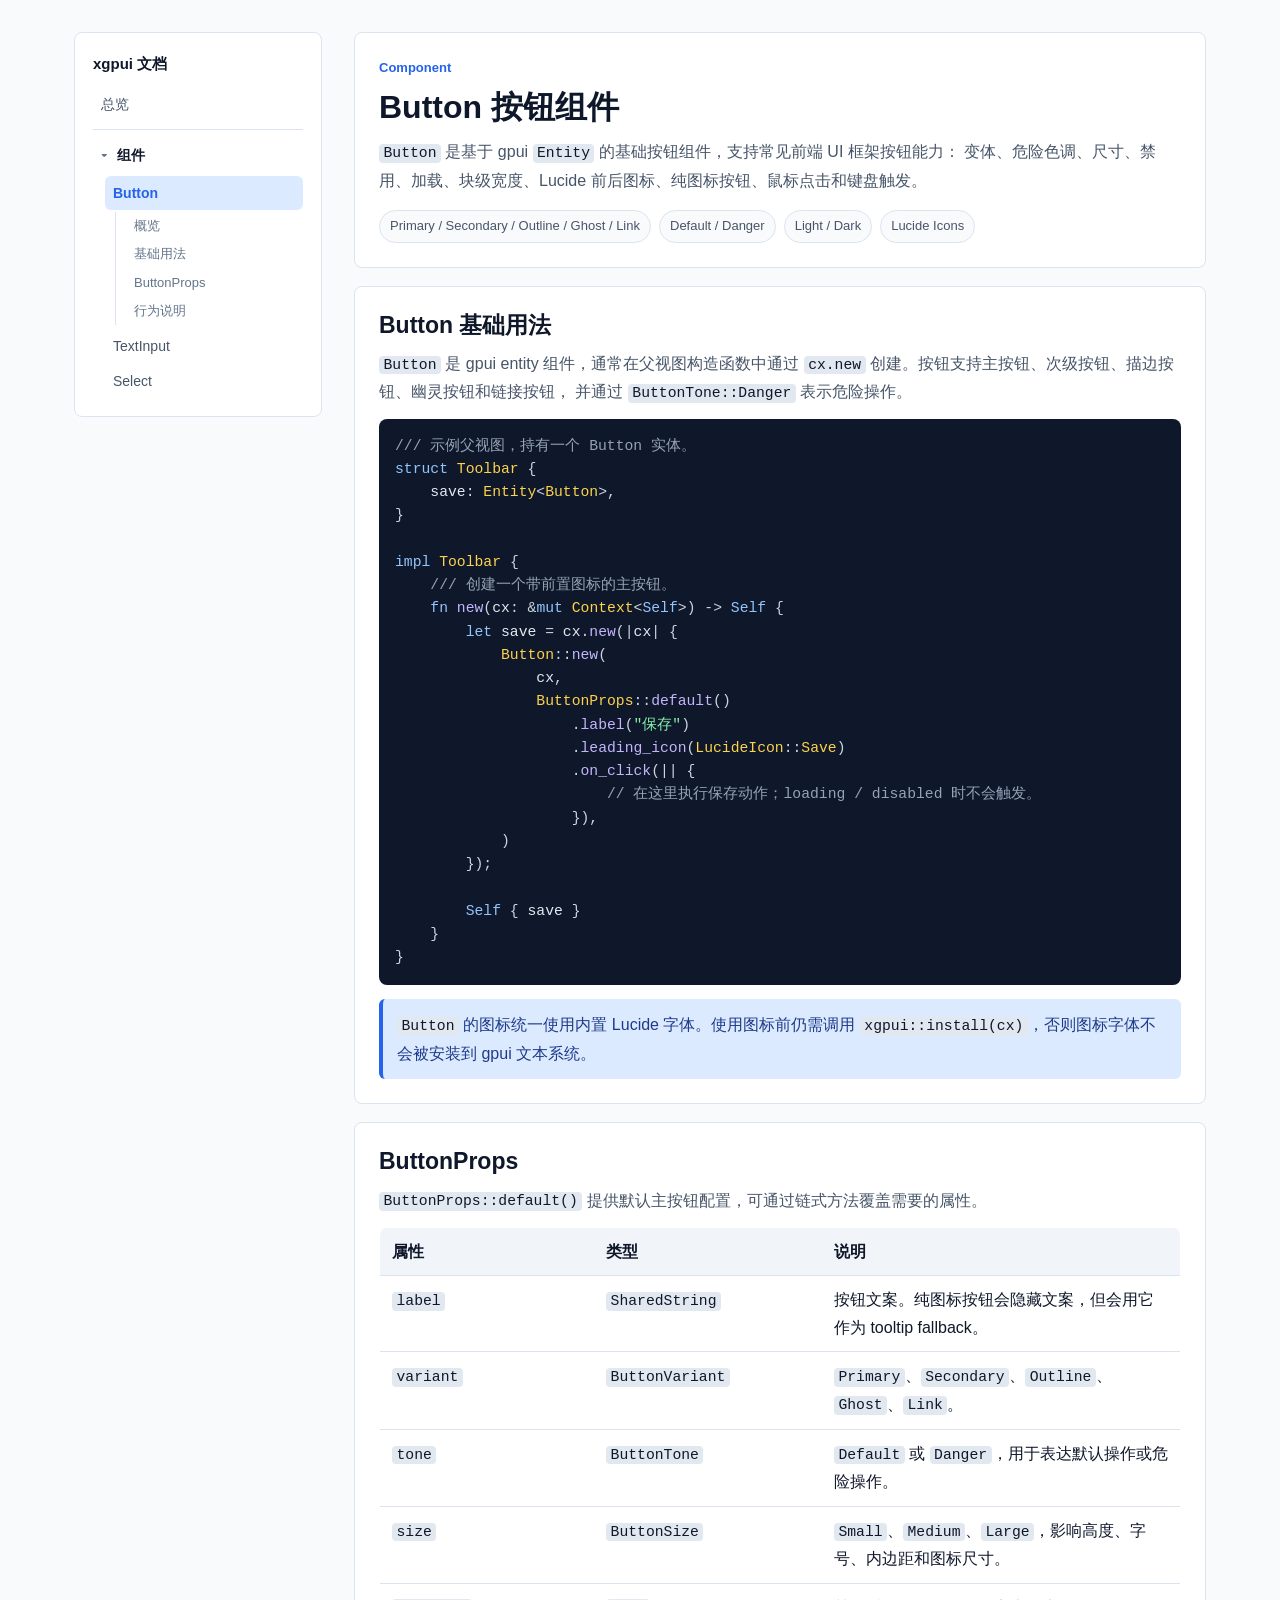
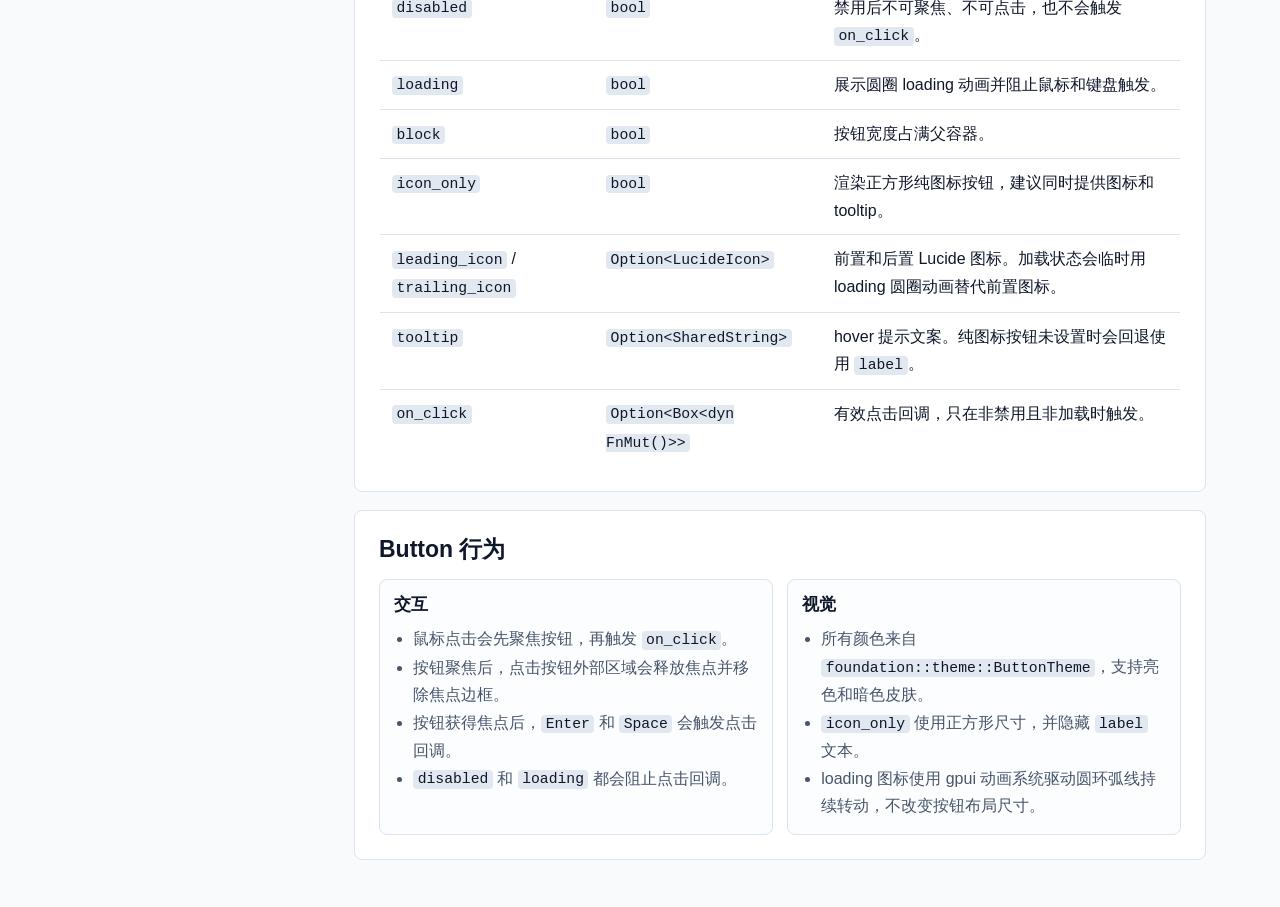
==== docs/button.html @ 972ca572 "docs: split component documentation" ====
<!doctype html>
<!--
  xgpui 静态使用文档。
  本文件按页面聚合当前主题所需内容，并通过 docs/styles.css 复用公共视觉样式。
  文档保持零构建步骤，便于直接在浏览器中打开和随项目一起版本化维护。
-->
<html lang="zh-CN">
  <head>
    <meta charset="utf-8" />
    <meta name="viewport" content="width=device-width, initial-scale=1" />
    <title>Button 按钮组件 - xgpui 使用文档</title>
    <meta name="description" content="xgpui Button 按钮组件用法、Props 和交互行为说明。" />
    <link rel="stylesheet" href="styles.css" />
  </head>
  <body>
    <!-- 页面主体使用侧边目录和内容区两栏布局，便于快速定位组件 API。 -->
    <div class="shell">
      <nav class="sidebar" aria-label="文档目录">
        <strong>xgpui 文档</strong>
        <a href="index.html">总览</a>
        <!-- 组件菜单集中收纳组件页面和当前组件章节，形成稳定的左侧导航树。 -->
        <details class="nav-group" open>
          <summary>组件</summary>
          <div class="nav-tree">
            <a class="active" href="button.html">Button</a>
            <div class="nav-subtree">
              <a href="#overview">概览</a>
              <a href="#button-usage">基础用法</a>
              <a href="#button-props">ButtonProps</a>
              <a href="#button-behavior">行为说明</a>
            </div>
            <a href="text_input.html">TextInput</a>
            <a href="select.html">Select</a>
          </div>
        </details>
      </nav>

      <main class="content">
        <!-- Button 页面摘要说明当前组件能力和边界。 -->
        <header class="hero" id="overview">
          <p class="eyebrow">Component</p>
          <h1>Button 按钮组件</h1>
          <p>
            <code>Button</code> 是基于 gpui <code>Entity</code> 的基础按钮组件，支持常见前端 UI 框架按钮能力：
            变体、危险色调、尺寸、禁用、加载、块级宽度、Lucide 前后图标、纯图标按钮、鼠标点击和键盘触发。
          </p>
          <div class="meta">
            <span class="pill">Primary / Secondary / Outline / Ghost / Link</span>
            <span class="pill">Default / Danger</span>
            <span class="pill">Light / Dark</span>
            <span class="pill">Lucide Icons</span>
          </div>
        </header>

        <!-- Button 基础示例展示常见按钮创建方式。 -->
        <section class="section" id="button-usage">
          <h2>Button 基础用法</h2>
          <p>
            <code>Button</code> 是 gpui entity 组件，通常在父视图构造函数中通过
            <code>cx.new</code> 创建。按钮支持主按钮、次级按钮、描边按钮、幽灵按钮和链接按钮，
            并通过 <code>ButtonTone::Danger</code> 表示危险操作。
          </p>
          <div class="code-block">
            <pre><code class="language-rust">/// 示例父视图，持有一个 Button 实体。
struct Toolbar {
    save: Entity&lt;Button&gt;,
}

impl Toolbar {
    /// 创建一个带前置图标的主按钮。
    fn new(cx: &mut Context&lt;Self&gt;) -&gt; Self {
        let save = cx.new(|cx| {
            Button::new(
                cx,
                ButtonProps::default()
                    .label("保存")
                    .leading_icon(LucideIcon::Save)
                    .on_click(|| {
                        // 在这里执行保存动作；loading / disabled 时不会触发。
                    }),
            )
        });

        Self { save }
    }
}</code></pre>
          </div>
          <p class="note">
            <code>Button</code> 的图标统一使用内置 Lucide 字体。使用图标前仍需调用
            <code>xgpui::install(cx)</code>，否则图标字体不会被安装到 gpui 文本系统。
          </p>
        </section>

        <!-- Button Props 表格逐项说明当前公开配置。 -->
        <section class="section" id="button-props">
          <h2>ButtonProps</h2>
          <p>
            <code>ButtonProps::default()</code> 提供默认主按钮配置，可通过链式方法覆盖需要的属性。
          </p>
          <table class="api-table">
            <thead>
              <tr>
                <th>属性</th>
                <th>类型</th>
                <th>说明</th>
              </tr>
            </thead>
            <tbody>
              <tr>
                <td><code>label</code></td>
                <td><code>SharedString</code></td>
                <td>按钮文案。纯图标按钮会隐藏文案，但会用它作为 tooltip fallback。</td>
              </tr>
              <tr>
                <td><code>variant</code></td>
                <td><code>ButtonVariant</code></td>
                <td><code>Primary</code>、<code>Secondary</code>、<code>Outline</code>、<code>Ghost</code>、<code>Link</code>。</td>
              </tr>
              <tr>
                <td><code>tone</code></td>
                <td><code>ButtonTone</code></td>
                <td><code>Default</code> 或 <code>Danger</code>，用于表达默认操作或危险操作。</td>
              </tr>
              <tr>
                <td><code>size</code></td>
                <td><code>ButtonSize</code></td>
                <td><code>Small</code>、<code>Medium</code>、<code>Large</code>，影响高度、字号、内边距和图标尺寸。</td>
              </tr>
              <tr>
                <td><code>disabled</code></td>
                <td><code>bool</code></td>
                <td>禁用后不可聚焦、不可点击，也不会触发 <code>on_click</code>。</td>
              </tr>
              <tr>
                <td><code>loading</code></td>
                <td><code>bool</code></td>
                <td>展示圆圈 loading 动画并阻止鼠标和键盘触发。</td>
              </tr>
              <tr>
                <td><code>block</code></td>
                <td><code>bool</code></td>
                <td>按钮宽度占满父容器。</td>
              </tr>
              <tr>
                <td><code>icon_only</code></td>
                <td><code>bool</code></td>
                <td>渲染正方形纯图标按钮，建议同时提供图标和 tooltip。</td>
              </tr>
              <tr>
                <td><code>leading_icon</code> / <code>trailing_icon</code></td>
                <td><code>Option&lt;LucideIcon&gt;</code></td>
                <td>前置和后置 Lucide 图标。加载状态会临时用 loading 圆圈动画替代前置图标。</td>
              </tr>
              <tr>
                <td><code>tooltip</code></td>
                <td><code>Option&lt;SharedString&gt;</code></td>
                <td>hover 提示文案。纯图标按钮未设置时会回退使用 <code>label</code>。</td>
              </tr>
              <tr>
                <td><code>on_click</code></td>
                <td><code>Option&lt;Box&lt;dyn FnMut()&gt;&gt;</code></td>
                <td>有效点击回调，只在非禁用且非加载时触发。</td>
              </tr>
            </tbody>
          </table>
        </section>

        <!-- Button 行为说明帮助使用者理解键盘和状态边界。 -->
        <section class="section" id="button-behavior">
          <h2>Button 行为</h2>
          <div class="two-col">
            <div class="mini-card">
              <h3>交互</h3>
              <ul>
                <li>鼠标点击会先聚焦按钮，再触发 <code>on_click</code>。</li>
                <li>按钮聚焦后，点击按钮外部区域会释放焦点并移除焦点边框。</li>
                <li>按钮获得焦点后，<code>Enter</code> 和 <code>Space</code> 会触发点击回调。</li>
                <li><code>disabled</code> 和 <code>loading</code> 都会阻止点击回调。</li>
              </ul>
            </div>
            <div class="mini-card">
              <h3>视觉</h3>
              <ul>
                <li>所有颜色来自 <code>foundation::theme::ButtonTheme</code>，支持亮色和暗色皮肤。</li>
                <li><code>icon_only</code> 使用正方形尺寸，并隐藏 <code>label</code> 文本。</li>
                <li>loading 图标使用 gpui 动画系统驱动圆环弧线持续转动，不改变按钮布局尺寸。</li>
              </ul>
            </div>
          </div>
        </section>
      </main>
    </div>
    <script src="highlight.js"></script>
  </body>
</html>
---- docs/styles.css ----
/*
  xgpui 静态文档公共样式。
  该文件只服务 docs 目录下的 HTML 使用文档，不参与 Rust crate 运行时代码。
*/
/*
  文档页面基础视觉样式。
  这些样式只服务于本地文档阅读，不参与 xgpui 运行时代码。
*/
:root {
  color-scheme: light;
  --bg: #f8fafc;
  --panel: #ffffff;
  --text: #0f172a;
  --muted: #475569;
  --soft: #64748b;
  --border: #dbe4ee;
  --brand: #2563eb;
  --brand-soft: #dbeafe;
  --danger: #dc2626;
  --code-bg: #0f172a;
  --code-text: #e2e8f0;
}

/*
  页面采用文档型窄栏布局，优先保证长代码块和 API 表格的可读性。
*/
* {
  box-sizing: border-box;
}

body {
  margin: 0;
  background: var(--bg);
  color: var(--text);
  font-family:
    -apple-system, BlinkMacSystemFont, "Segoe UI", "PingFang SC",
    "Hiragino Sans GB", "Microsoft YaHei", sans-serif;
  line-height: 1.72;
}

a {
  color: var(--brand);
  text-decoration: none;
}

a:hover {
  text-decoration: underline;
}

code {
  border-radius: 4px;
  background: #e2e8f0;
  color: #0f172a;
  padding: 0.08rem 0.28rem;
  font-family: ui-monospace, SFMono-Regular, Menlo, Monaco, Consolas, monospace;
  font-size: 0.92em;
}

pre {
  margin: 0;
  overflow-x: auto;
  border-radius: 8px;
  background: var(--code-bg);
  color: var(--code-text);
  padding: 16px;
  line-height: 1.58;
}

pre code {
  background: transparent;
  color: inherit;
  padding: 0;
}

/*
  代码高亮 token 由 docs/highlight.js 注入。
  颜色只作用于文档代码块，不影响正文中的 inline code。
*/
pre code .token-comment {
  color: #94a3b8;
}

pre code .token-keyword {
  color: #93c5fd;
}

pre code .token-type {
  color: #fcd34d;
}

pre code .token-string {
  color: #86efac;
}

pre code .token-number {
  color: #f9a8d4;
}

pre code .token-function {
  color: #c4b5fd;
}

pre code .token-macro {
  color: #67e8f9;
}

pre code .token-punctuation {
  color: #cbd5e1;
}

table {
  width: 100%;
  border-collapse: collapse;
  overflow: hidden;
  border: 1px solid var(--border);
  border-radius: 8px;
  background: var(--panel);
}

th,
td {
  border-bottom: 1px solid var(--border);
  padding: 10px 12px;
  text-align: left;
  vertical-align: top;
}

th {
  background: #f1f5f9;
  font-weight: 650;
}

tr:last-child td {
  border-bottom: 0;
}

.shell {
  display: grid;
  grid-template-columns: 248px minmax(0, 1fr);
  gap: 32px;
  max-width: 1180px;
  margin: 0 auto;
  padding: 32px 24px 56px;
}

.sidebar {
  position: sticky;
  top: 24px;
  align-self: start;
  border: 1px solid var(--border);
  border-radius: 8px;
  background: var(--panel);
  padding: 18px;
}

.sidebar strong {
  display: block;
  margin-bottom: 10px;
  font-size: 15px;
}

.sidebar a {
  display: block;
  border-radius: 6px;
  color: var(--muted);
  padding: 5px 8px;
  font-size: 14px;
}

.sidebar a:hover {
  background: #f1f5f9;
  color: var(--brand);
  text-decoration: none;
}

/*
  左侧导航树用于把所有组件文档挂在“组件”菜单下。
  使用原生 details/summary 保留无脚本可访问性，同时通过缩进表达父子层级。
*/
.nav-group {
  margin-top: 8px;
  border-top: 1px solid var(--border);
  padding-top: 8px;
}

.nav-group summary {
  display: flex;
  align-items: center;
  min-height: 30px;
  border-radius: 6px;
  color: var(--text);
  cursor: pointer;
  font-size: 14px;
  font-weight: 650;
  list-style: none;
  padding: 5px 8px;
}

.nav-group summary::-webkit-details-marker {
  display: none;
}

.nav-group summary::before {
  width: 16px;
  color: var(--soft);
  content: "▸";
  font-size: 12px;
  line-height: 1;
}

.nav-group[open] summary::before {
  content: "▾";
}

.nav-group summary:hover {
  background: #f1f5f9;
  color: var(--brand);
}

.nav-tree {
  margin-top: 4px;
  padding-left: 12px;
}

.nav-subtree {
  border-left: 1px solid var(--border);
  margin: 2px 0 4px 10px;
  padding-left: 10px;
}

.nav-subtree a {
  color: var(--soft);
  font-size: 13px;
  padding-top: 3px;
  padding-bottom: 3px;
}

.content {
  min-width: 0;
}

.hero,
.section {
  border: 1px solid var(--border);
  border-radius: 8px;
  background: var(--panel);
  padding: 24px;
}

.section {
  margin-top: 18px;
}

.eyebrow {
  margin: 0 0 8px;
  color: var(--brand);
  font-size: 13px;
  font-weight: 700;
  letter-spacing: 0;
}

h1,
h2,
h3 {
  margin: 0;
  line-height: 1.28;
}

h1 {
  font-size: 32px;
}

h2 {
  font-size: 23px;
}

h3 {
  margin-top: 22px;
  font-size: 17px;
}

p {
  margin: 10px 0 0;
  color: var(--muted);
}

ul {
  margin: 10px 0 0;
  padding-left: 1.2rem;
  color: var(--muted);
}

.meta {
  display: flex;
  flex-wrap: wrap;
  gap: 8px;
  margin-top: 16px;
}

.pill {
  border: 1px solid var(--border);
  border-radius: 999px;
  background: #f8fafc;
  color: var(--muted);
  padding: 4px 10px;
  font-size: 13px;
}

.note {
  border-left: 4px solid var(--brand);
  border-radius: 6px;
  background: var(--brand-soft);
  color: #1e3a8a;
  margin-top: 14px;
  padding: 12px 14px;
}

.warning {
  border-left-color: var(--danger);
  background: #fee2e2;
  color: #7f1d1d;
}

.code-block {
  margin-top: 12px;
}

.api-table {
  margin-top: 12px;
}

.two-col {
  display: grid;
  grid-template-columns: repeat(2, minmax(0, 1fr));
  gap: 14px;
  margin-top: 14px;
}

.mini-card {
  border: 1px solid var(--border);
  border-radius: 8px;
  background: #fbfdff;
  padding: 14px;
}

.mini-card h3 {
  margin-top: 0;
}

@media (max-width: 900px) {
  .shell {
    grid-template-columns: 1fr;
    padding: 20px 14px 40px;
  }

  .sidebar {
    position: static;
  }

  .two-col {
    grid-template-columns: 1fr;
  }

  h1 {
    font-size: 27px;
  }
}

/* 当前页面入口在侧边导航中高亮，帮助拆分后的组件文档保持位置感。 */
.sidebar a.active {
  background: var(--brand-soft);
  color: var(--brand);
  font-weight: 650;
}
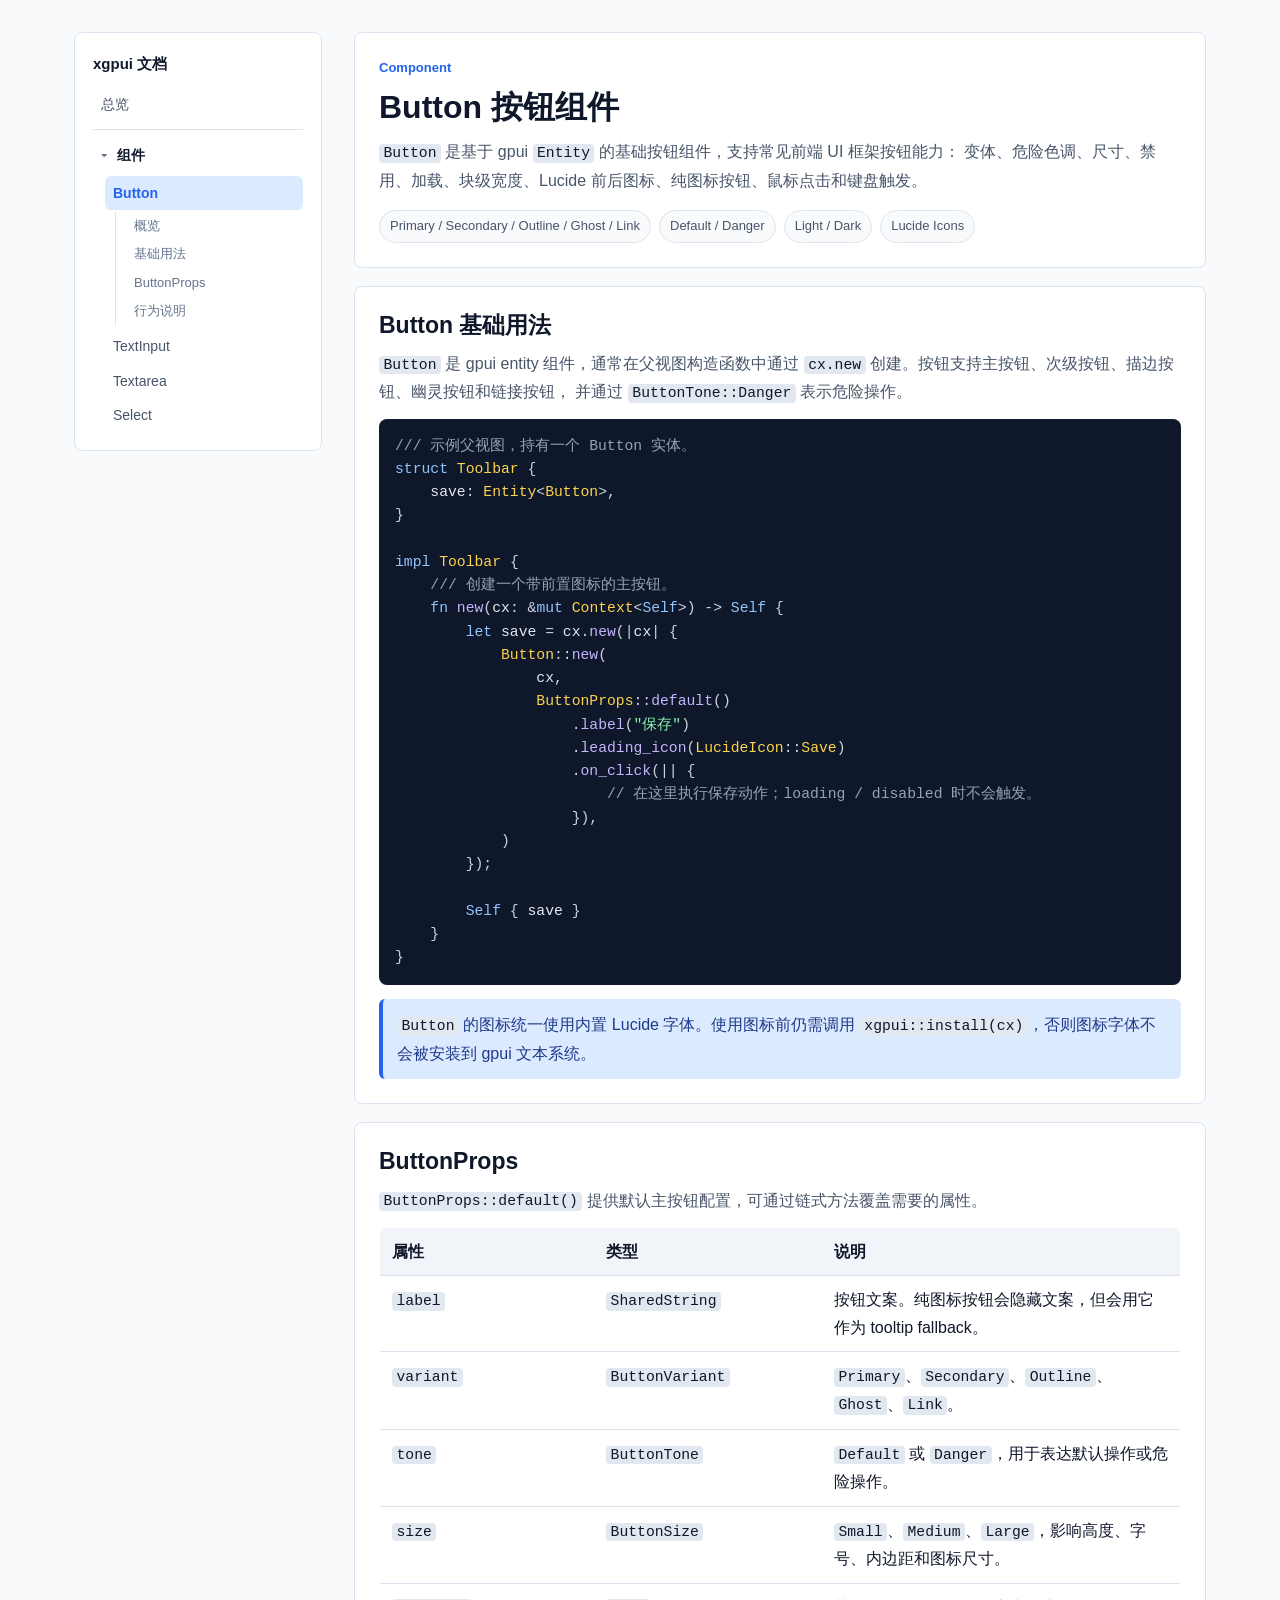
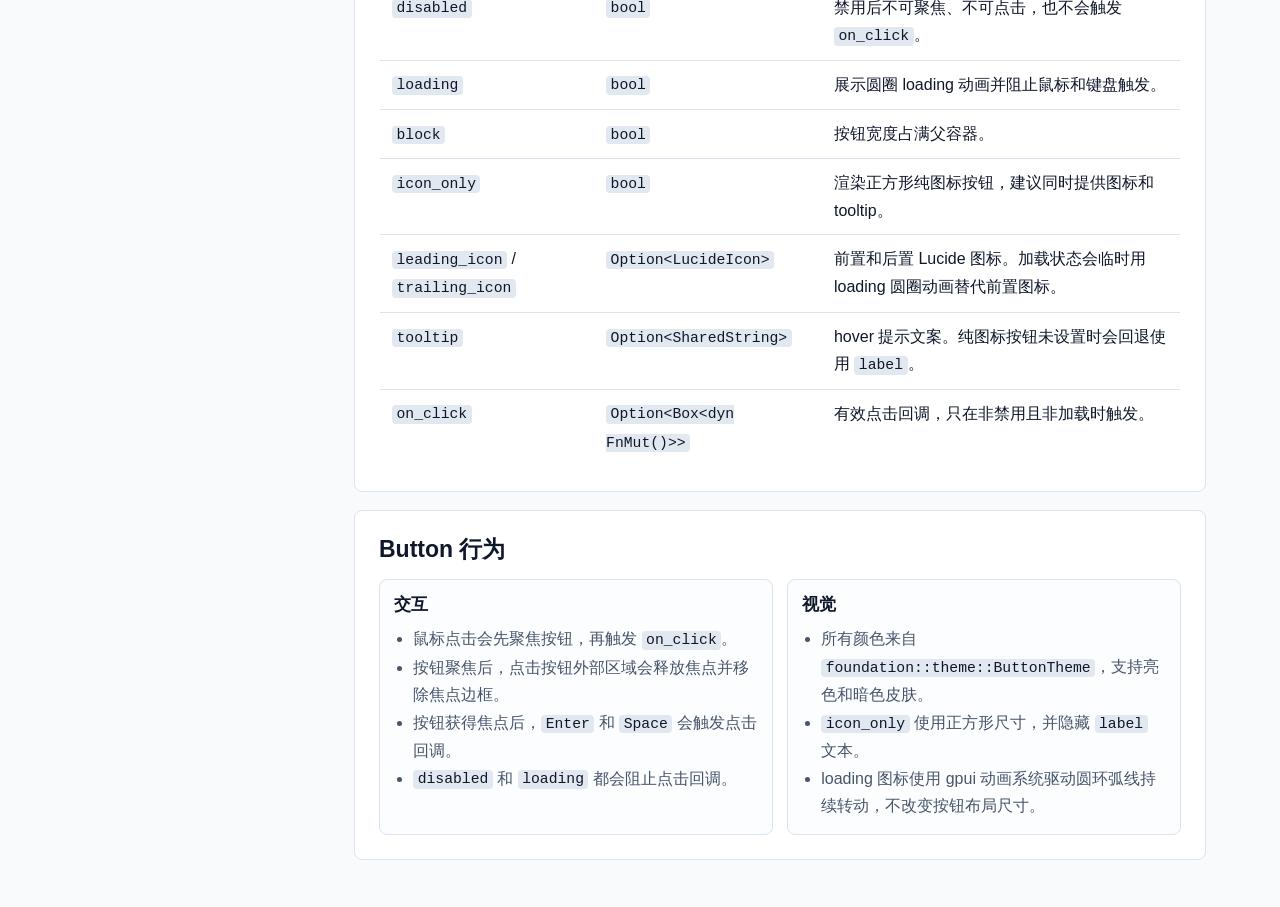
==== commit d7a1a7a3: "Add textarea component" ====
--- a/docs/button.html
+++ b/docs/button.html
@@ -30,6 +30,7 @@
               <a href="#button-behavior">行为说明</a>
             </div>
             <a href="text_input.html">TextInput</a>
+            <a href="textarea.html">Textarea</a>
             <a href="select.html">Select</a>
           </div>
         </details>
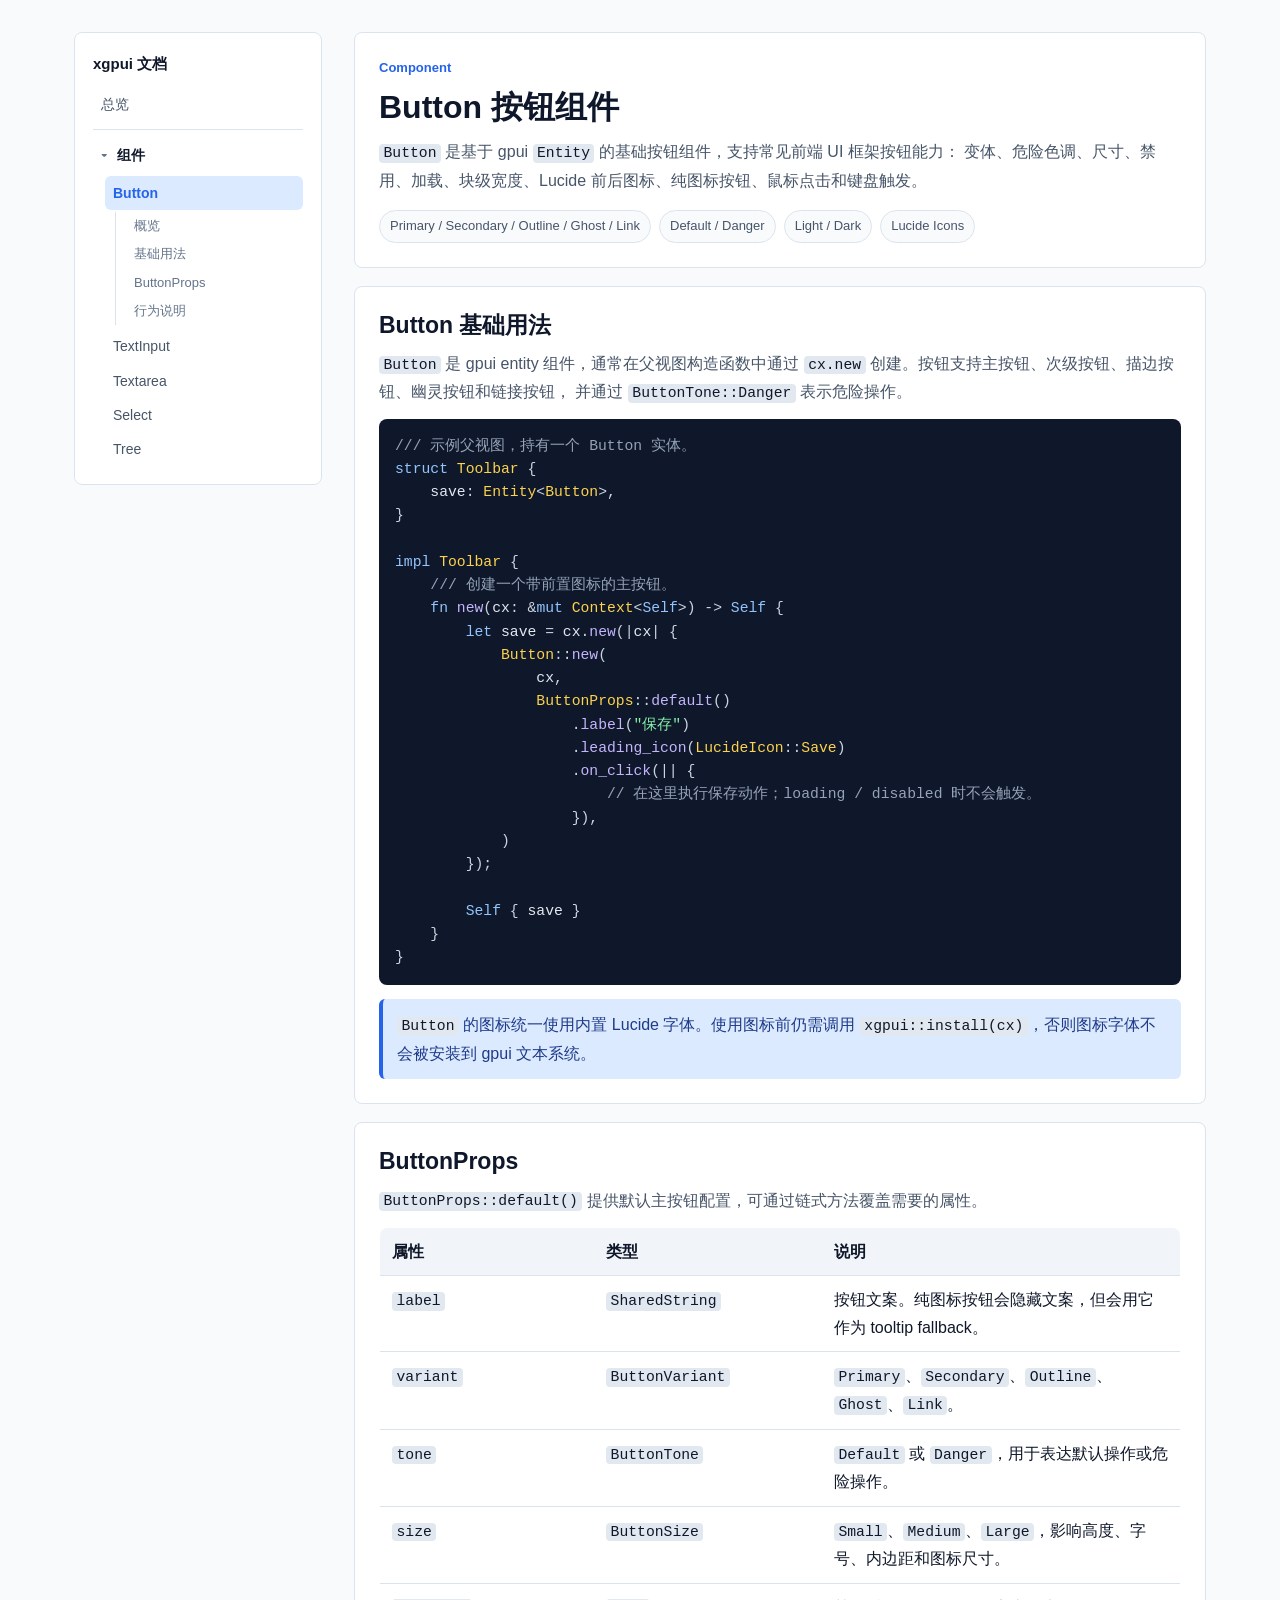
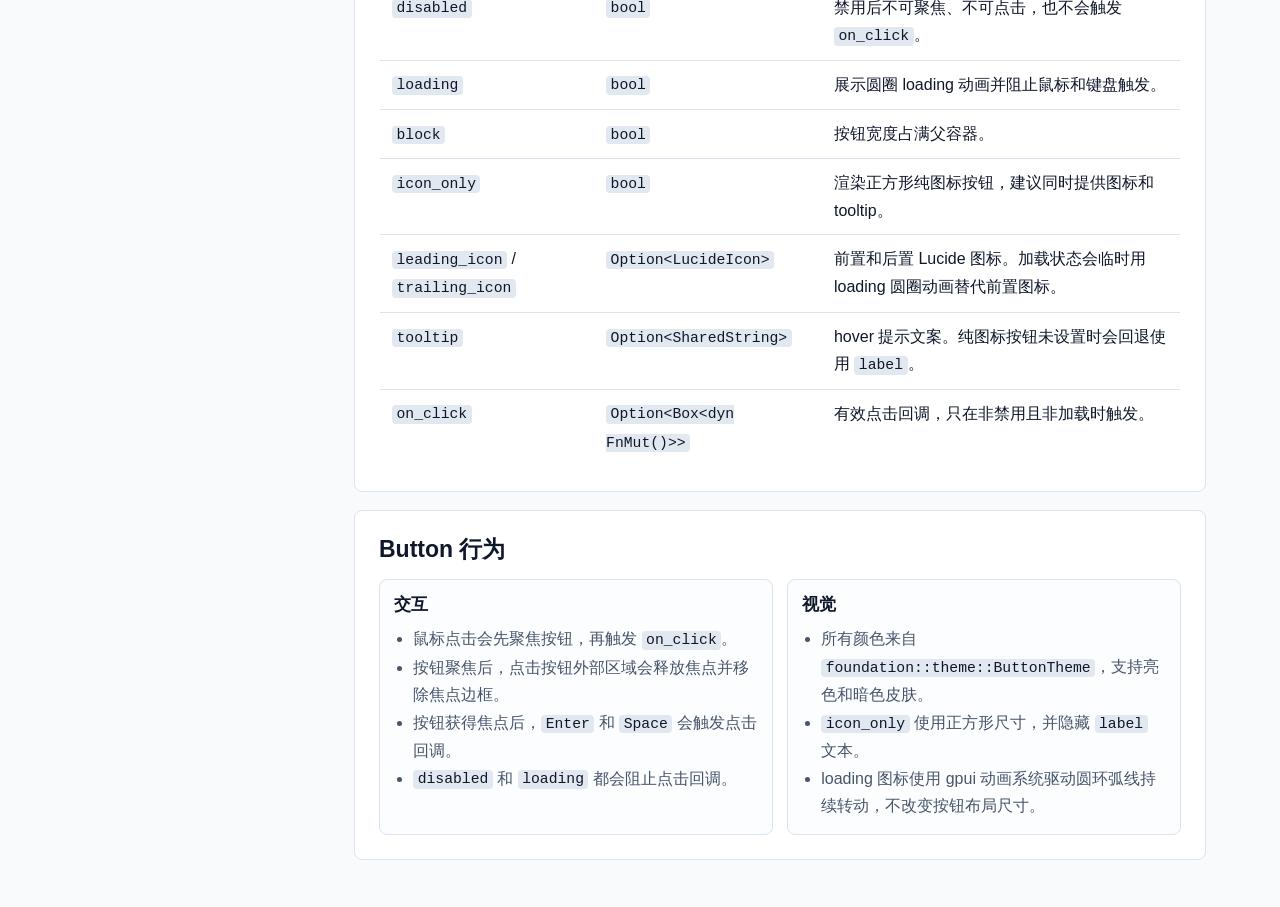
==== commit 16da821d: "Add tree component" ====
--- a/docs/button.html
+++ b/docs/button.html
@@ -32,6 +32,7 @@
             <a href="text_input.html">TextInput</a>
             <a href="textarea.html">Textarea</a>
             <a href="select.html">Select</a>
+            <a href="tree.html">Tree</a>
           </div>
         </details>
       </nav>
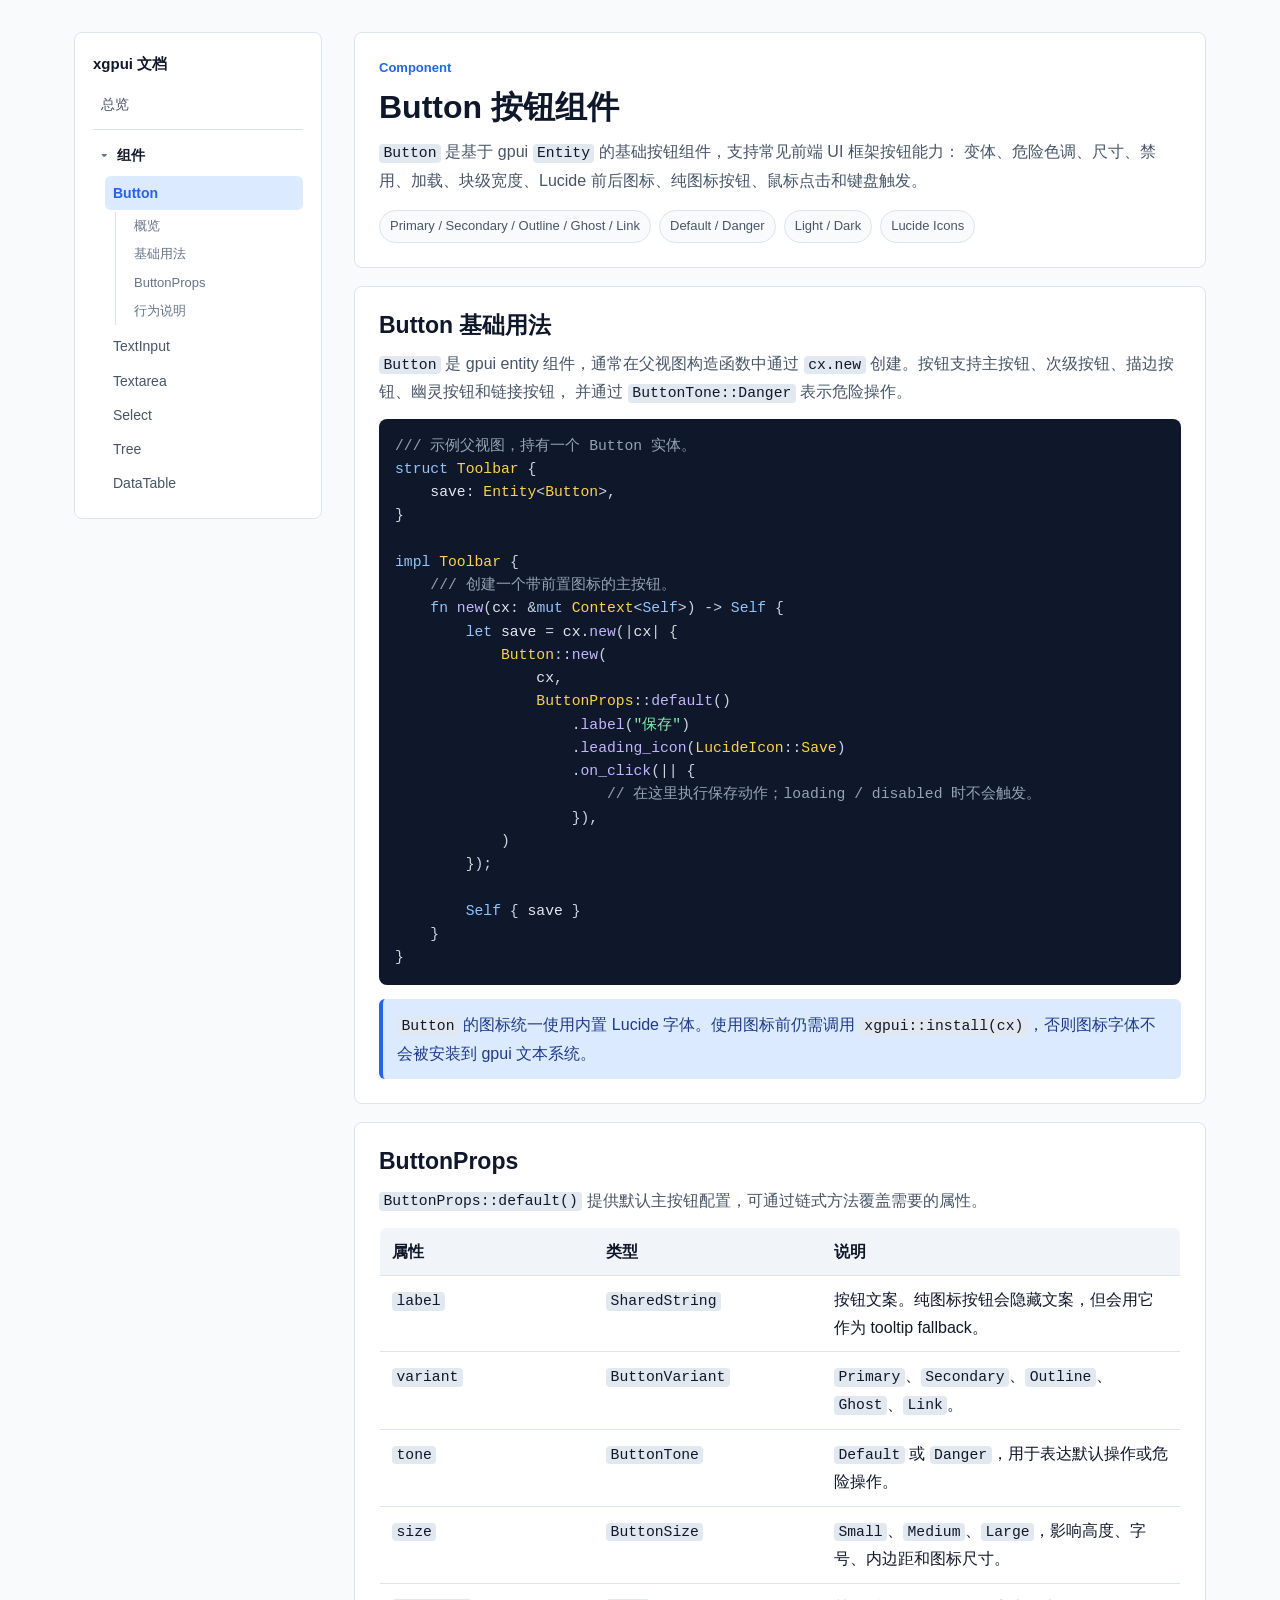
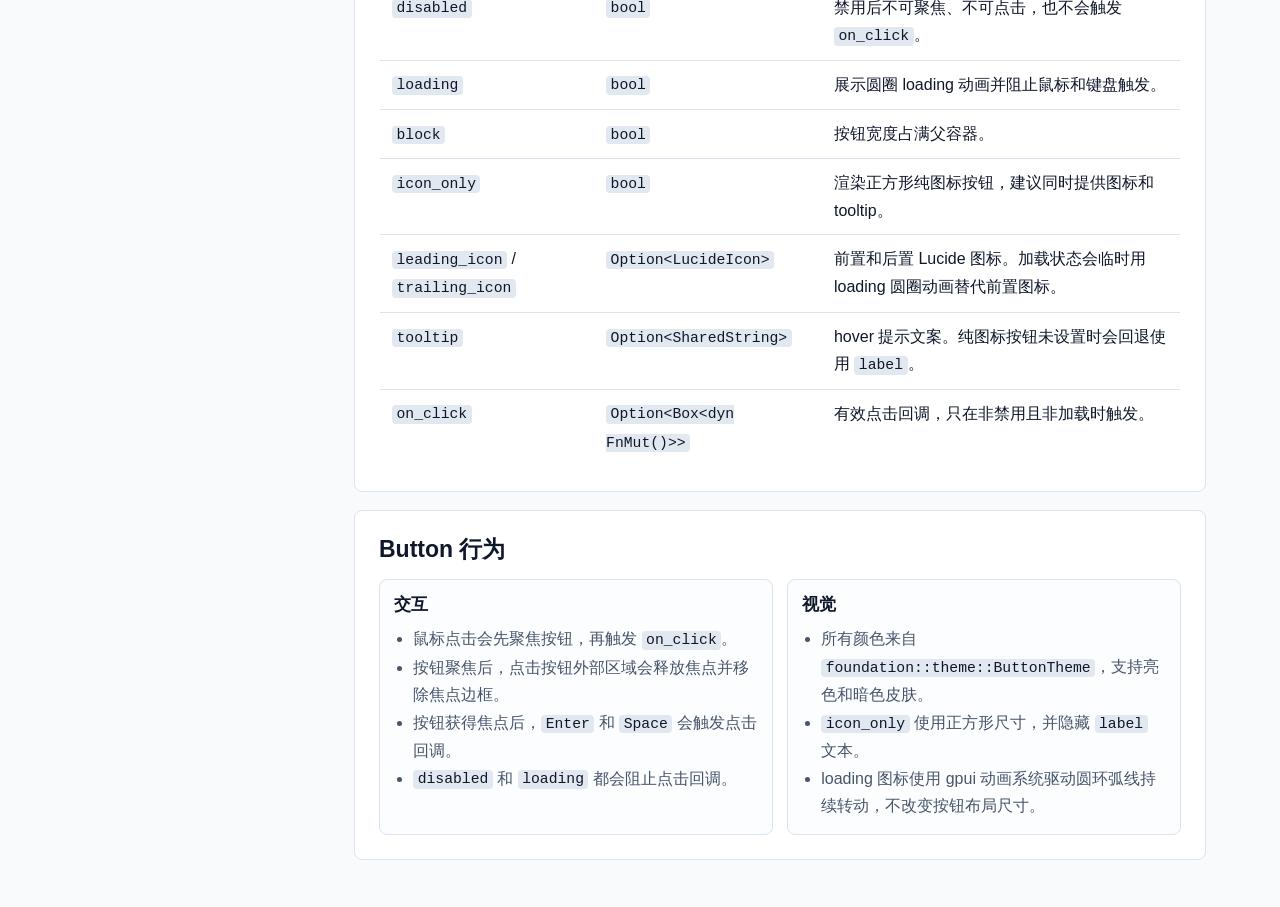
==== commit 3352483a: "feat: add data table component" ====
--- a/docs/button.html
+++ b/docs/button.html
@@ -33,6 +33,7 @@
             <a href="textarea.html">Textarea</a>
             <a href="select.html">Select</a>
             <a href="tree.html">Tree</a>
+            <a href="data_table.html">DataTable</a>
           </div>
         </details>
       </nav>
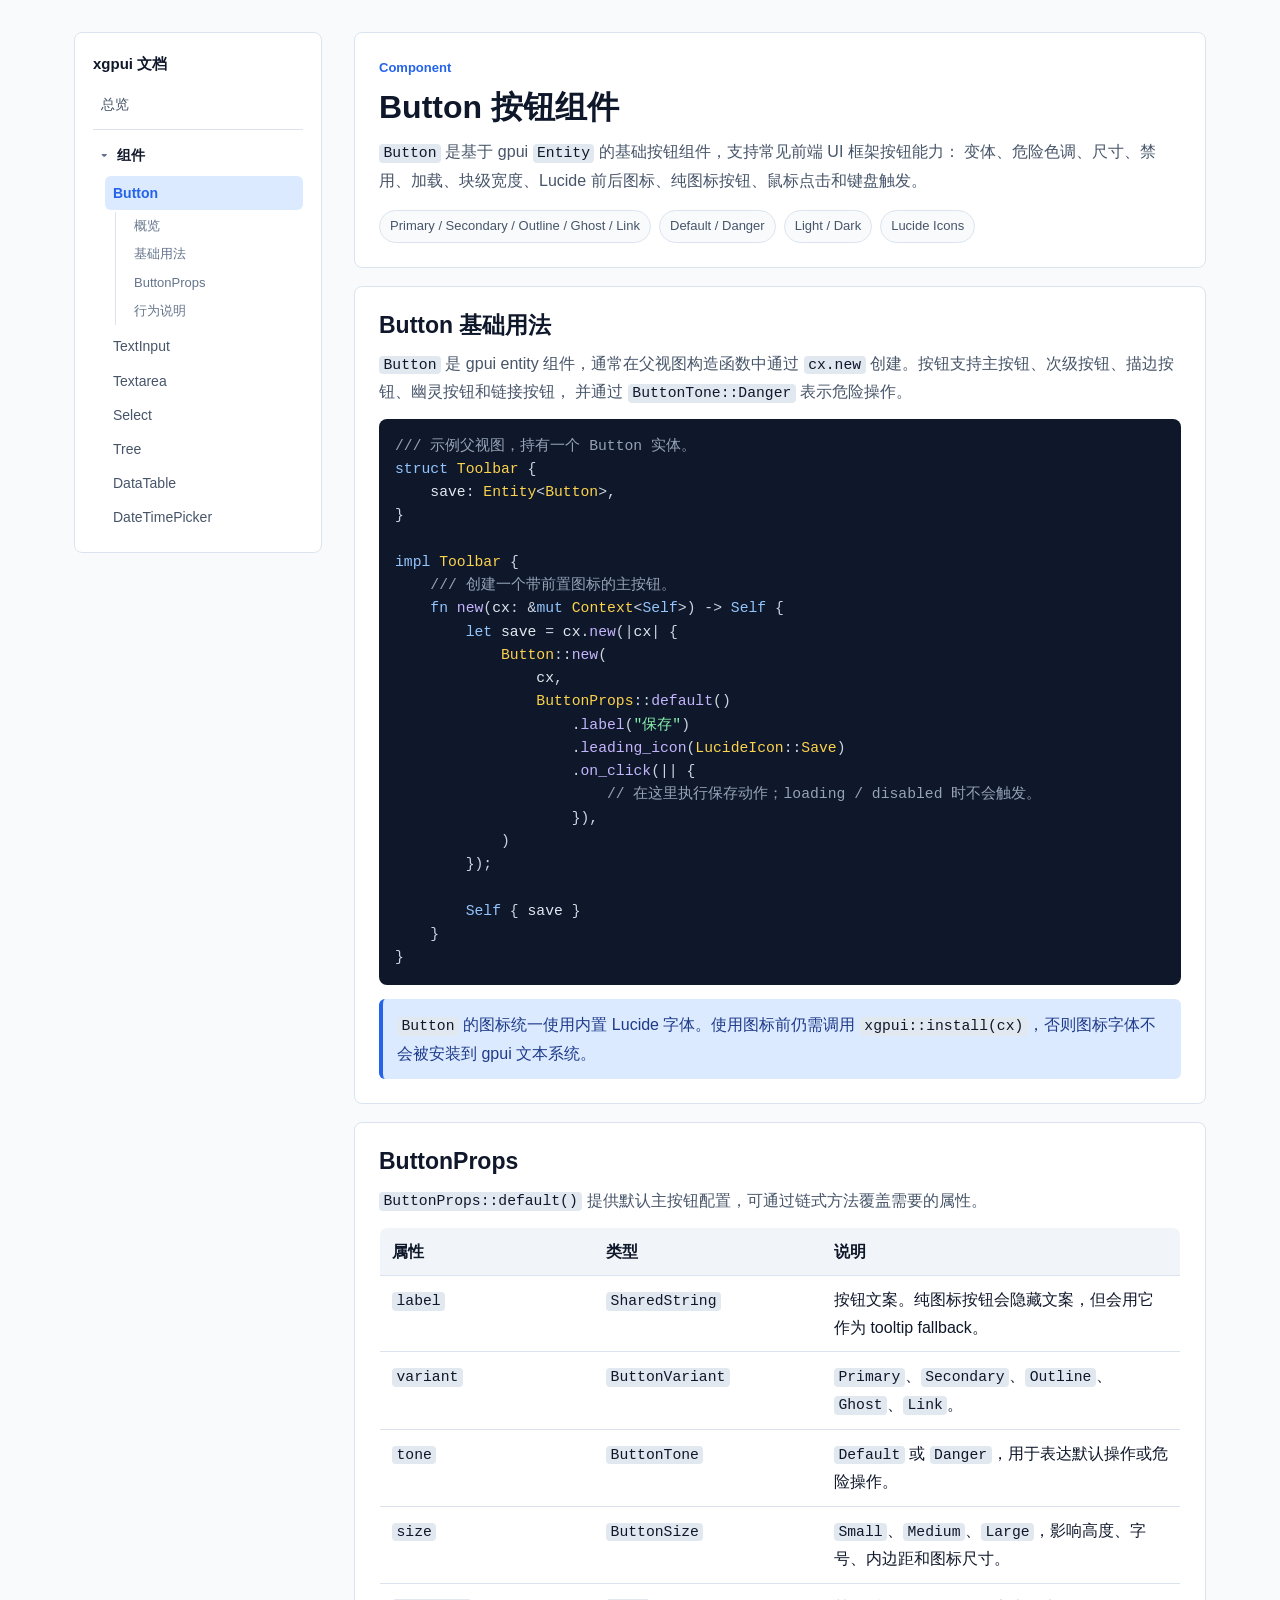
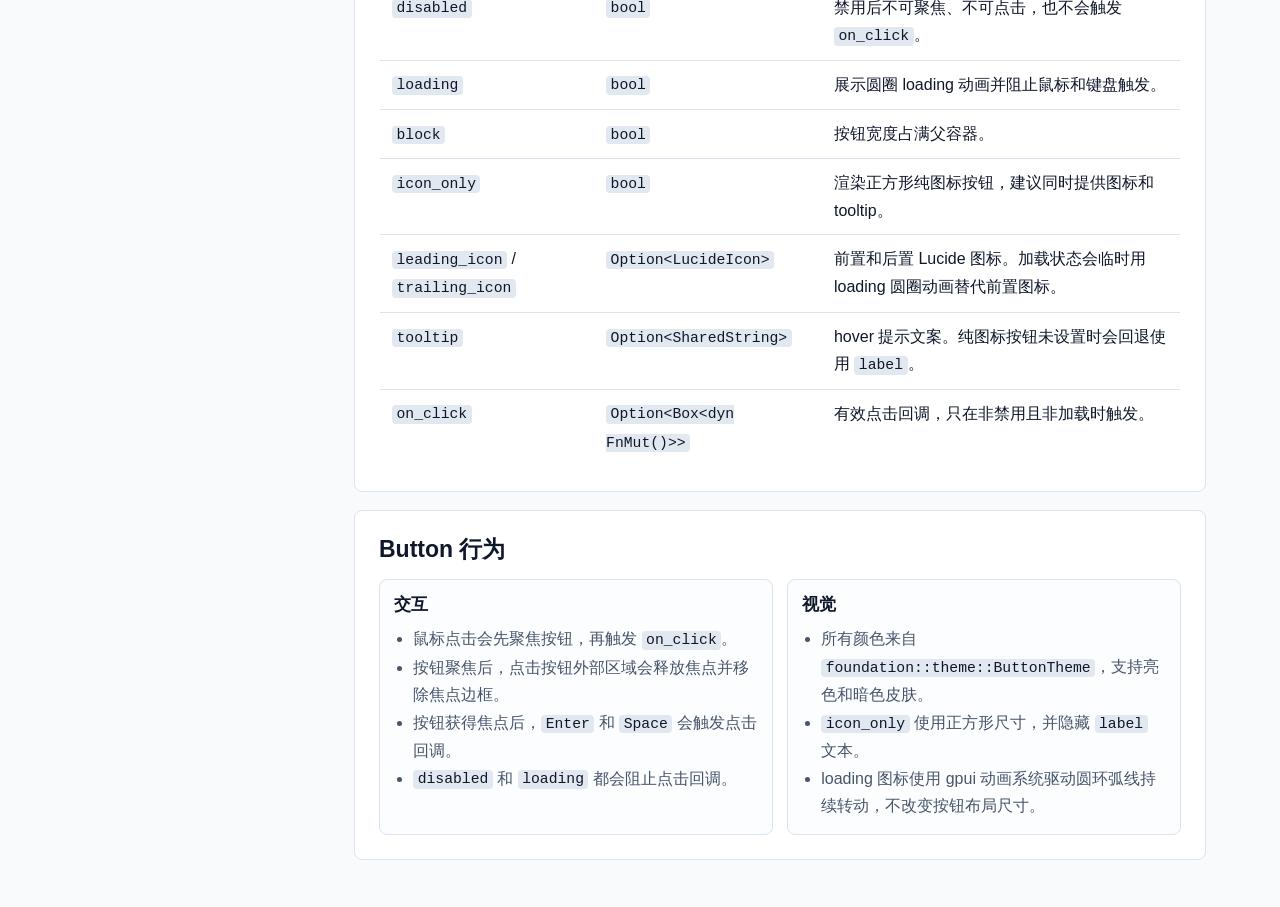
==== commit ad306f5d: "Add date time picker component" ====
--- a/docs/button.html
+++ b/docs/button.html
@@ -34,6 +34,7 @@
             <a href="select.html">Select</a>
             <a href="tree.html">Tree</a>
             <a href="data_table.html">DataTable</a>
+            <a href="date_time_picker.html">DateTimePicker</a>
           </div>
         </details>
       </nav>
